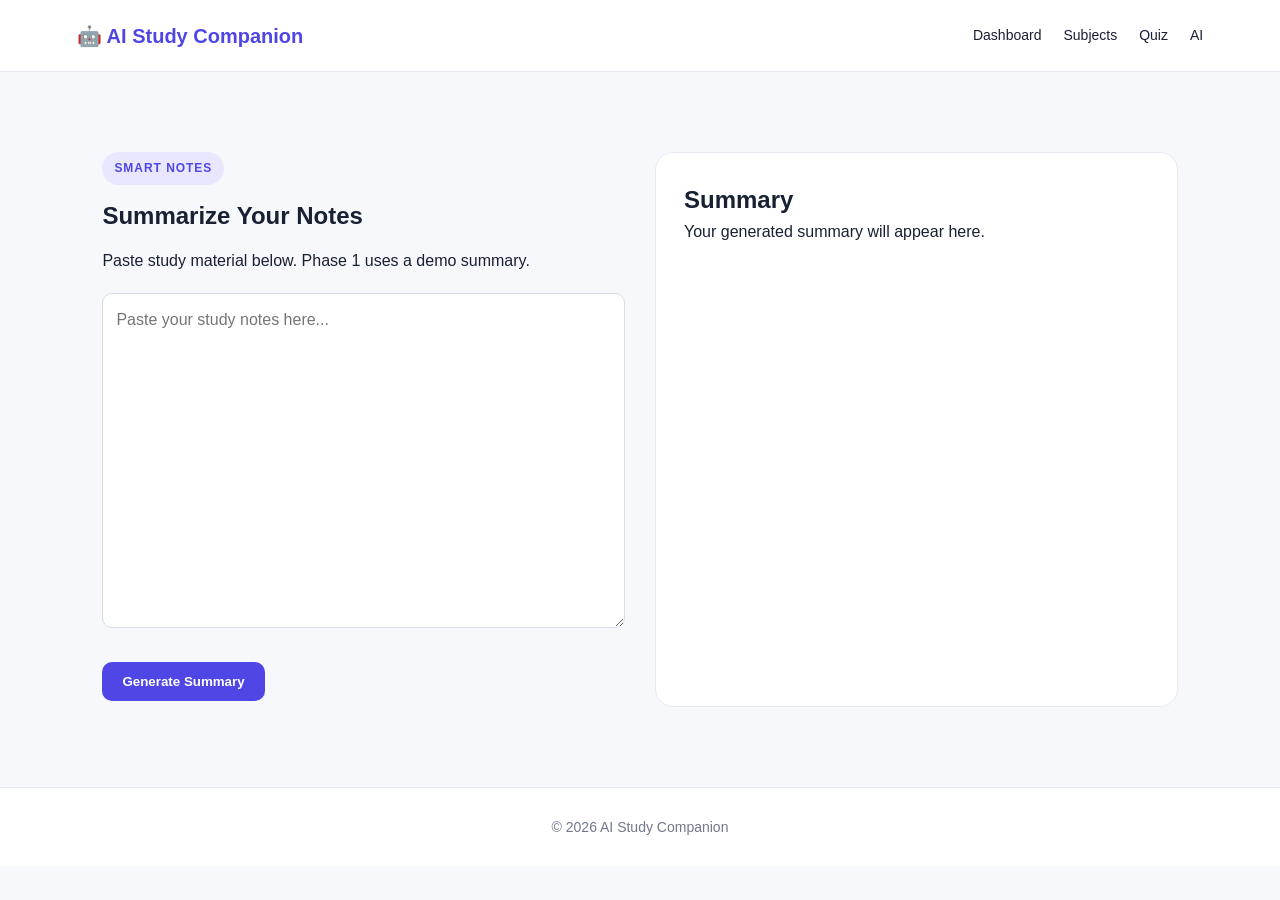
==== notes.html @ f539bfdb "Initial Commit Phase 1 Basic Website" ====
<!DOCTYPE html>
<html lang="en">
<head><meta charset="UTF-8"><meta name="viewport" content="width=device-width, initial-scale=1.0"><title>Smart Notes</title><link rel="stylesheet" href="css/style.css"></head>
<body>
<header class="navbar"><a class="logo" href="dashboard.html">🤖 AI Study Companion</a><nav><a href="dashboard.html">Dashboard</a><a href="subjects.html">Subjects</a><a href="quiz.html">Quiz</a><a href="ai-assistant.html">AI</a></nav></header>
<main class="section two-col"><section><span class="badge">SMART NOTES</span><h1>Summarize Your Notes</h1><p>Paste study material below. Phase 1 uses a demo summary.</p>
<textarea id="notesInput" rows="12" placeholder="Paste your study notes here..."></textarea><button class="btn" id="summaryBtn">Generate Summary</button></section>
<section class="result"><h2>Summary</h2><div id="summaryOutput"><p>Your generated summary will appear here.</p></div></section></main>
<footer>© 2026 AI Study Companion</footer><script src="js/script.js"></script>
</body></html>
---- css/style.css ----
*{box-sizing:border-box;margin:0;padding:0}html{scroll-behavior:smooth}body{font-family:Arial,Helvetica,sans-serif;background:#f6f8fc;color:#182033;line-height:1.6}a{text-decoration:none;color:inherit}.navbar{min-height:72px;background:#fff;border-bottom:1px solid #e7eaf0;display:flex;align-items:center;justify-content:space-between;padding:0 6%;position:sticky;top:0;z-index:10}.logo{font-size:20px;font-weight:800;color:#4f46e5}.navbar nav{display:flex;align-items:center;gap:22px;font-size:14px}.navbar nav a:hover{color:#4f46e5}.hero{min-height:620px;padding:90px 8%;display:grid;grid-template-columns:1.2fr .8fr;gap:50px;align-items:center;background:linear-gradient(135deg,#eef2ff,#fff)}.hero h1{font-size:58px;line-height:1.05;margin:18px 0}.hero h1 span{color:#4f46e5}.hero p{font-size:18px;color:#5d667a;max-width:620px;margin-bottom:28px}.badge{display:inline-block;padding:7px 12px;border-radius:999px;background:#e9e7ff;color:#4f46e5;font-size:12px;font-weight:800;letter-spacing:.08em}.hero-card{background:#fff;border:1px solid #e8eaf2;border-radius:28px;padding:50px;text-align:center;box-shadow:0 20px 60px #4f46e51c}.robot{font-size:90px;margin-bottom:15px}.section{padding:80px 8%;max-width:1300px;margin:auto}.section-title{text-align:center;max-width:750px;margin:0 auto 45px}.section-title h2{font-size:38px;margin:12px 0}.section-title p,.section>p{color:#687186}.grid{display:grid;grid-template-columns:repeat(3,1fr);gap:22px}.card{background:#fff;border:1px solid #e7eaf0;border-radius:18px;padding:28px;transition:.2s;box-shadow:0 8px 25px #1d25400a}.card:hover{transform:translateY(-4px);box-shadow:0 15px 35px #1d254015}.card h3{margin:10px 0 5px}.card p{color:#687186}.icon{font-size:36px}.btn{display:inline-block;border:0;border-radius:10px;padding:12px 20px;background:#4f46e5;color:#fff;font-weight:700;cursor:pointer;margin:6px 6px 6px 0}.btn:hover{background:#3730a3}.btn.secondary{background:#fff;color:#4f46e5;border:1px solid #d8d9e8}.btn.small{padding:8px 13px;font-size:13px}.steps{display:grid;grid-template-columns:repeat(3,1fr);gap:20px}.steps>div{background:#fff;border-radius:18px;padding:30px;border:1px solid #e7eaf0}.steps strong{color:#4f46e5;font-size:28px}.form-page{min-height:calc(100vh - 140px);display:grid;place-items:center;padding:50px 20px}.form-card{background:#fff;border:1px solid #e7eaf0;border-radius:20px;padding:35px;width:min(460px,100%);box-shadow:0 15px 40px #1d25400d}.form-card h1{margin:12px 0 4px}.form-card>p{color:#687186;margin-bottom:20px}.form-card label{display:block;font-weight:700;margin:16px 0}.form-card input,.planner-add input,.chat-input input,textarea{width:100%;padding:13px;border:1px solid #d9ddea;border-radius:10px;margin-top:7px;font:inherit;background:#fff}.form-card .btn{width:100%;margin-top:8px}.center{text-align:center!important;font-size:14px}.center a{color:#4f46e5;font-weight:700}.two-col{display:grid;grid-template-columns:1fr 1fr;gap:30px}.two-col h1{margin:12px 0}.two-col textarea{resize:vertical;margin:20px 0}.result,.quiz-card,.chat-box{background:#fff;border:1px solid #e7eaf0;border-radius:18px;padding:28px}.result{min-height:350px}.quick{margin:15px 0 35px}.quiz-card{max-width:700px;margin-top:25px}.question{color:#4f46e5;font-weight:700}.option{display:block;border:1px solid #e1e4ee;border-radius:10px;padding:13px;margin:10px 0;cursor:pointer}.option:hover{background:#f3f4ff}.chat-box{max-width:900px;min-height:360px;margin:25px 0 15px}.message{padding:12px 16px;border-radius:14px;max-width:75%;margin:10px 0}.message.ai{background:#eef0ff}.message.user{background:#4f46e5;color:#fff;margin-left:auto}.chat-input{display:flex;max-width:900px;gap:10px}.chat-input input{margin:0}.chat-input .btn{margin:0}.note{font-size:13px;color:#7a8395;margin-top:10px}.planner-add{display:flex;gap:10px;max-width:700px;margin:25px 0}.planner-add input{margin:0}.planner-add .btn{white-space:nowrap}.task-list{list-style:none;max-width:700px}.task-list li{background:#fff;border:1px solid #e7eaf0;padding:16px;border-radius:10px;margin:10px 0}.task-list input{margin-right:10px}.progress-overall{background:#fff;border:1px solid #e7eaf0;border-radius:18px;padding:30px;text-align:center;max-width:600px;margin:30px auto}.progress-overall strong{display:block;font-size:50px;color:#4f46e5}.progress-overall span{color:#687186}.progress-list{max-width:700px;margin:30px auto}.progress-list>div{background:#fff;border:1px solid #e7eaf0;border-radius:15px;padding:20px;margin:12px 0}.progress-list span{float:left}.progress-list b{float:right}.progress-bar{height:10px;background:#e8eaf2;border-radius:99px;overflow:hidden;clear:both;margin-top:12px}.progress-bar i{display:block;height:100%;background:#4f46e5;border-radius:99px}footer{text-align:center;padding:28px;background:#fff;border-top:1px solid #e7eaf0;color:#70788a;font-size:14px}@media(max-width:850px){.hero{grid-template-columns:1fr;padding:65px 6%}.hero h1{font-size:44px}.grid,.steps,.two-col{grid-template-columns:1fr}.navbar{padding:15px 5%;align-items:flex-start;gap:15px}.navbar nav{flex-wrap:wrap;justify-content:flex-end;gap:10px}.section{padding:55px 6%}.planner-add,.chat-input{flex-direction:column}.chat-input .btn{width:100%}}
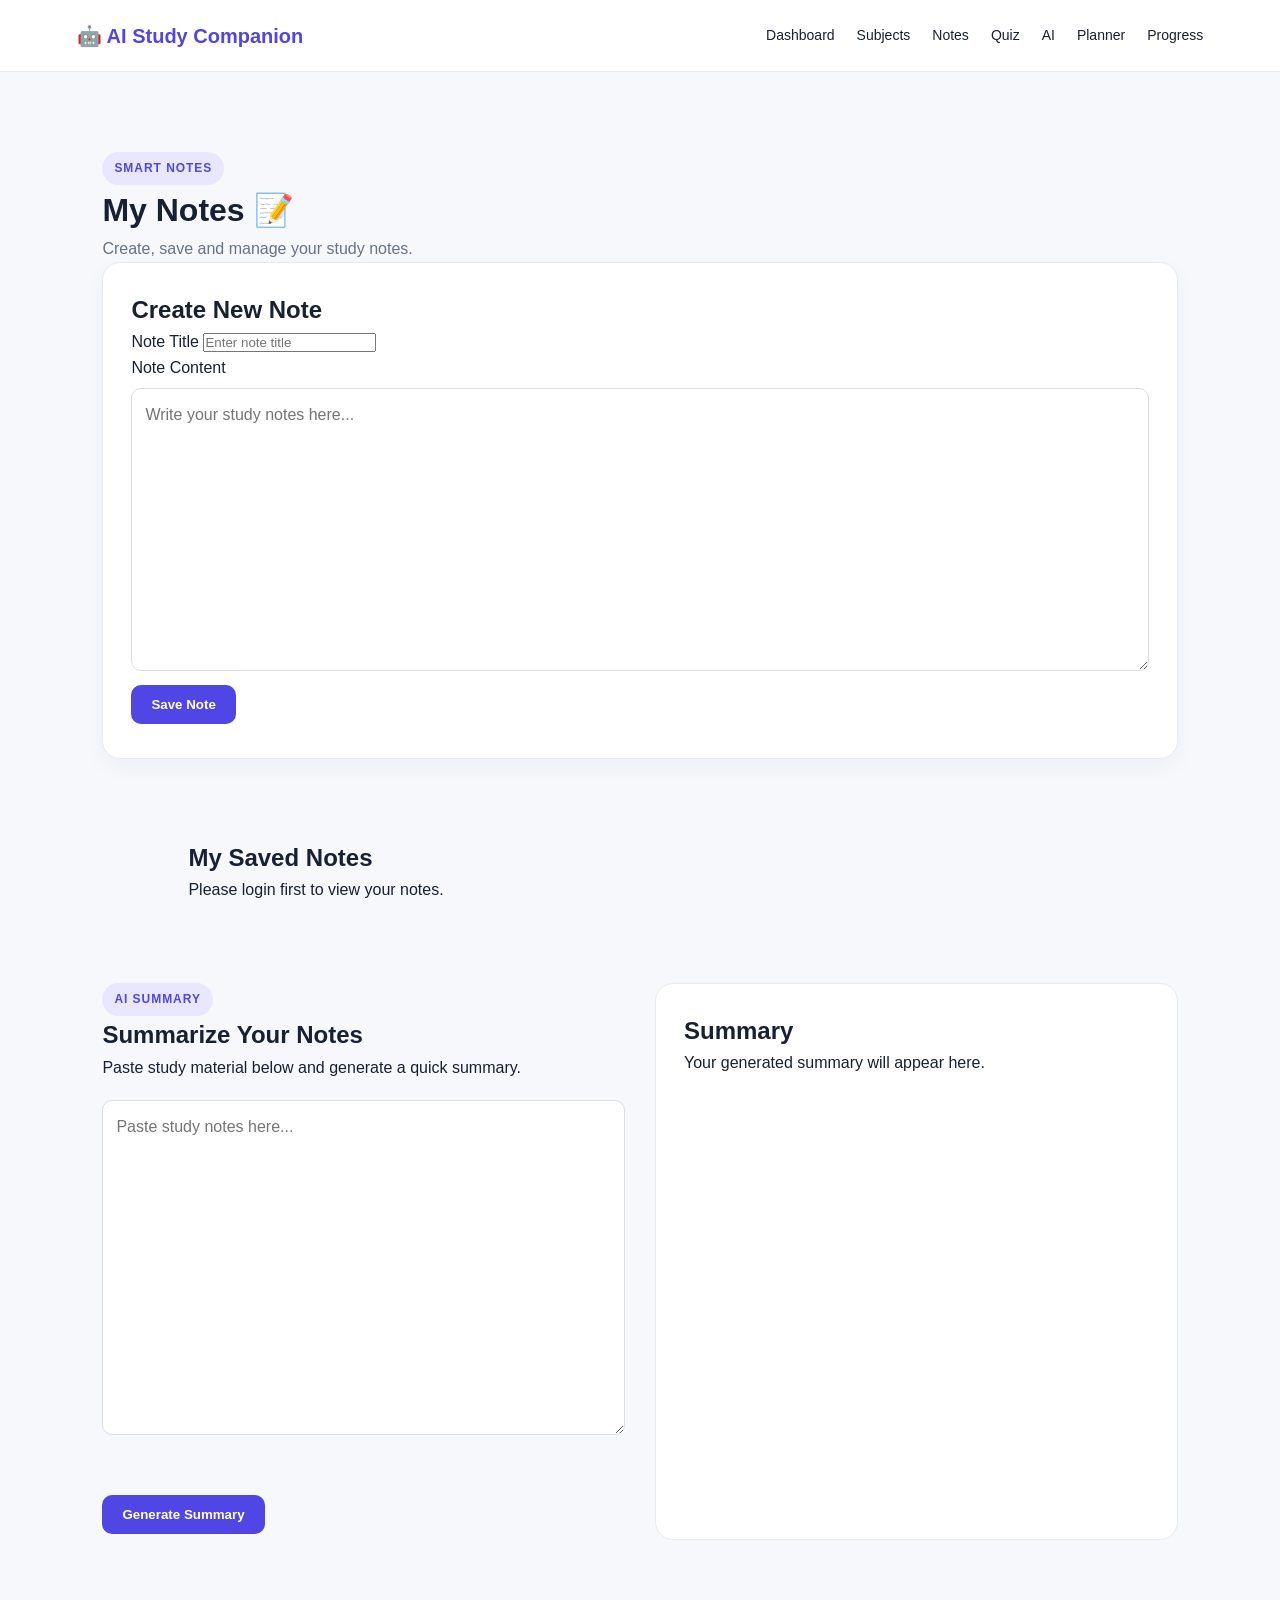
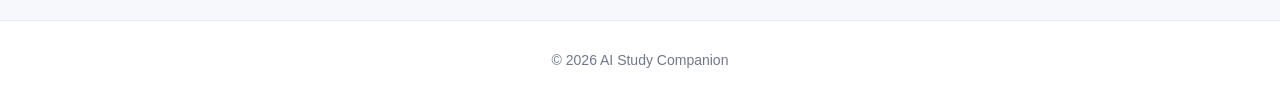
==== commit 923ac7bc: "Add full stack AI Study Companion" ====
--- a/notes.html
+++ b/notes.html
@@ -1,10 +1,188 @@
 <!DOCTYPE html>
 <html lang="en">
-<head><meta charset="UTF-8"><meta name="viewport" content="width=device-width, initial-scale=1.0"><title>Smart Notes</title><link rel="stylesheet" href="css/style.css"></head>
+
+<head>
+    <meta charset="UTF-8">
+    <meta name="viewport" content="width=device-width, initial-scale=1.0">
+
+    <title>Smart Notes | AI Study Companion</title>
+
+    <link rel="stylesheet" href="css/style.css">
+</head>
+
 <body>
-<header class="navbar"><a class="logo" href="dashboard.html">🤖 AI Study Companion</a><nav><a href="dashboard.html">Dashboard</a><a href="subjects.html">Subjects</a><a href="quiz.html">Quiz</a><a href="ai-assistant.html">AI</a></nav></header>
-<main class="section two-col"><section><span class="badge">SMART NOTES</span><h1>Summarize Your Notes</h1><p>Paste study material below. Phase 1 uses a demo summary.</p>
-<textarea id="notesInput" rows="12" placeholder="Paste your study notes here..."></textarea><button class="btn" id="summaryBtn">Generate Summary</button></section>
-<section class="result"><h2>Summary</h2><div id="summaryOutput"><p>Your generated summary will appear here.</p></div></section></main>
-<footer>© 2026 AI Study Companion</footer><script src="js/script.js"></script>
-</body></html>
+
+    <!-- =========================
+         NAVBAR
+    ========================== -->
+    <header class="navbar">
+
+        <a class="logo" href="dashboard.html">
+            🤖 AI Study Companion
+        </a>
+
+        <nav>
+            <a href="dashboard.html">Dashboard</a>
+            <a href="subjects.html">Subjects</a>
+            <a href="notes.html">Notes</a>
+            <a href="quiz.html">Quiz</a>
+            <a href="ai-assistant.html">AI</a>
+            <a href="planner.html">Planner</a>
+            <a href="progress.html">Progress</a>
+        </nav>
+
+    </header>
+
+
+    <!-- =========================
+         MAIN CONTENT
+    ========================== -->
+    <main class="section">
+
+        <span class="badge">SMART NOTES</span>
+
+        <h1>My Notes 📝</h1>
+
+        <p>
+            Create, save and manage your study notes.
+        </p>
+
+
+        <!-- =========================
+             CREATE NOTE
+        ========================== -->
+
+        <section class="card">
+
+            <h2>Create New Note</h2>
+
+            <label>
+                Note Title
+                <input
+                    type="text"
+                    id="noteTitle"
+                    placeholder="Enter note title"
+                >
+            </label>
+
+            <br>
+
+            <label>
+                Note Content
+                <textarea
+                    id="noteContent"
+                    rows="10"
+                    placeholder="Write your study notes here..."
+                ></textarea>
+            </label>
+
+            <br>
+
+            <button
+                class="btn"
+                id="saveNoteBtn"
+            >
+                Save Note
+            </button>
+
+            <button
+                class="btn secondary"
+                id="cancelEditBtn"
+                style="display: none;"
+            >
+                Cancel Edit
+            </button>
+
+            <p id="noteMessage"></p>
+
+        </section>
+
+
+        <!-- =========================
+             SAVED NOTES
+        ========================== -->
+
+        <section class="section">
+
+            <h2>My Saved Notes</h2>
+
+            <div id="notesList">
+
+                <p>Loading notes...</p>
+
+            </div>
+
+        </section>
+
+
+        <!-- =========================
+             SUMMARY
+        ========================== -->
+
+        <section class="two-col">
+
+            <section>
+
+                <span class="badge">
+                    AI SUMMARY
+                </span>
+
+                <h2>Summarize Your Notes</h2>
+
+                <p>
+                    Paste study material below and generate a quick summary.
+                </p>
+
+                <textarea
+                    id="notesInput"
+                    rows="12"
+                    placeholder="Paste study notes here..."
+                ></textarea>
+
+                <br><br>
+
+                <button
+                    class="btn"
+                    id="summaryBtn"
+                >
+                    Generate Summary
+                </button>
+
+            </section>
+
+
+            <!-- SUMMARY RESULT -->
+
+            <section class="result">
+
+                <h2>Summary</h2>
+
+                <div id="summaryOutput">
+
+                    <p>
+                        Your generated summary will appear here.
+                    </p>
+
+                </div>
+
+            </section>
+
+        </section>
+
+    </main>
+
+
+    <!-- =========================
+         FOOTER
+    ========================== -->
+
+    <footer>
+        © 2026 AI Study Companion
+    </footer>
+
+
+    <script src="js/script.js"></script>
+
+</body>
+
+</html>
